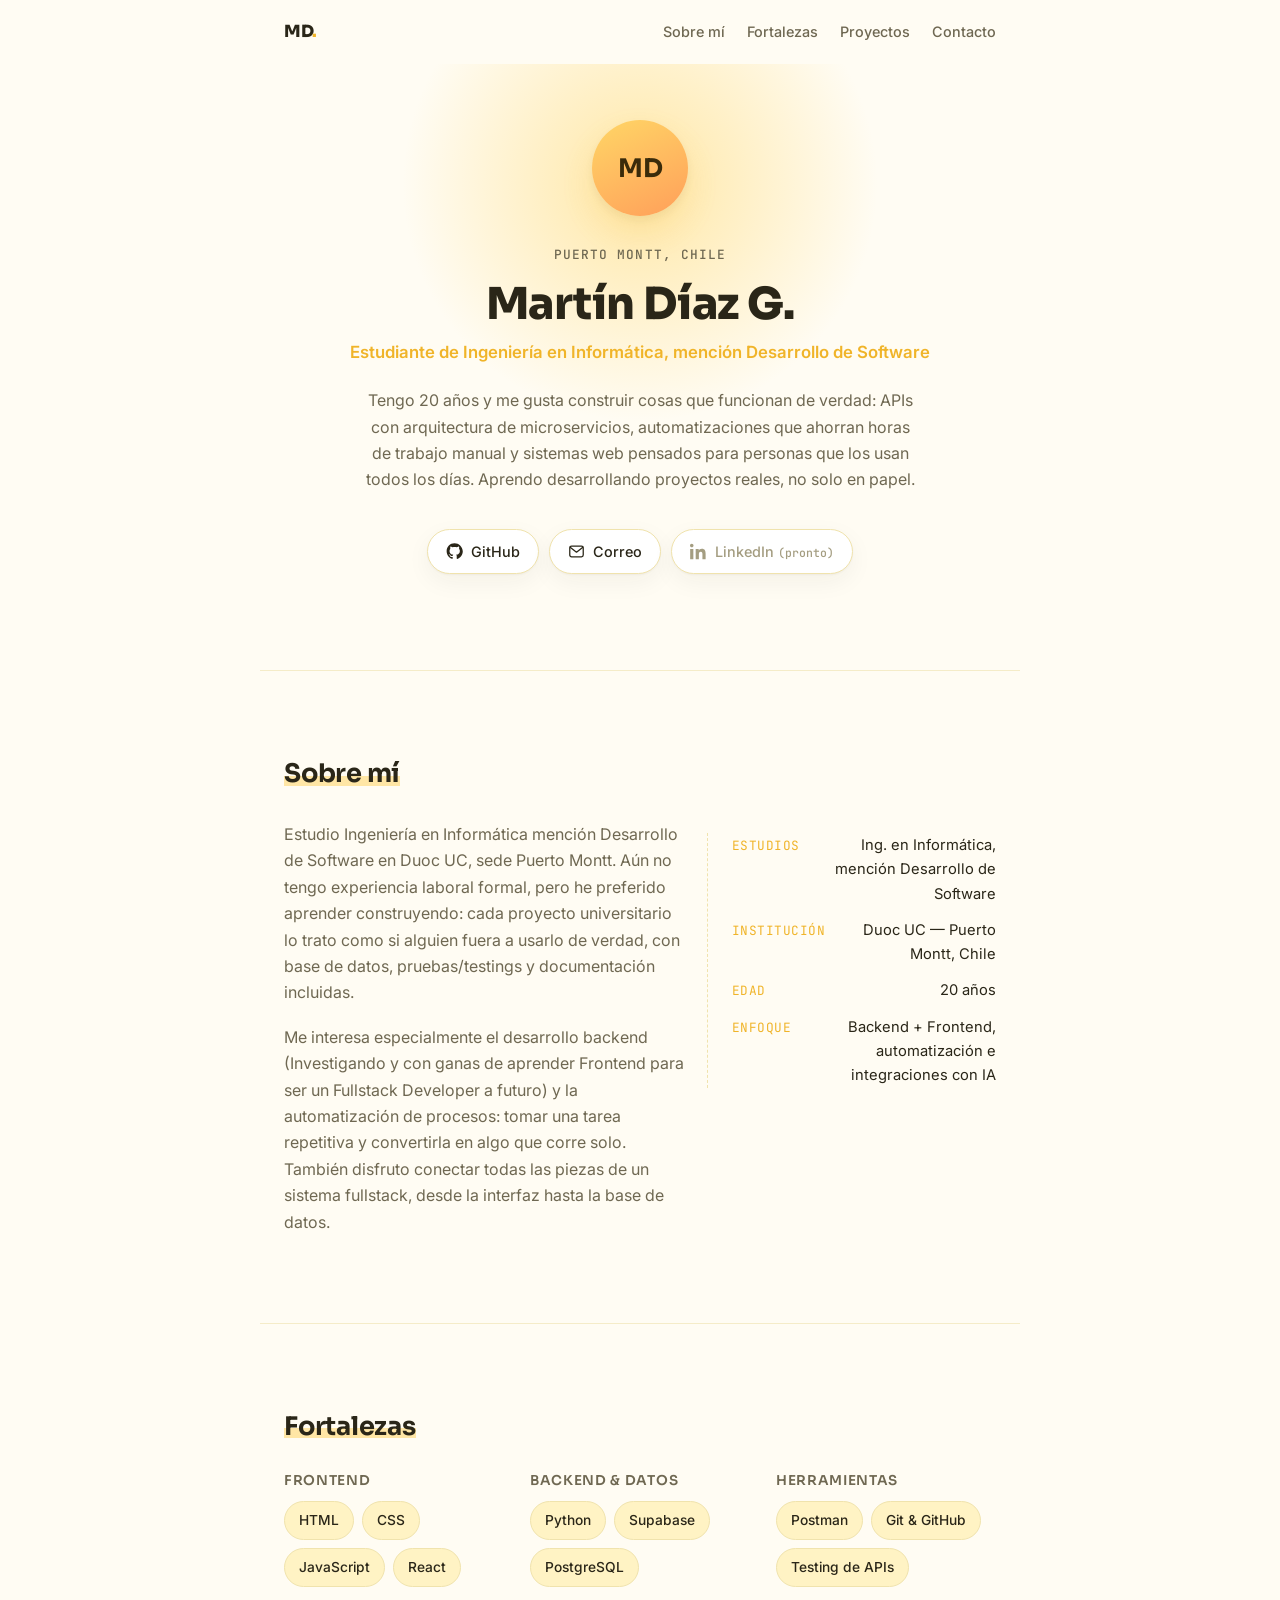
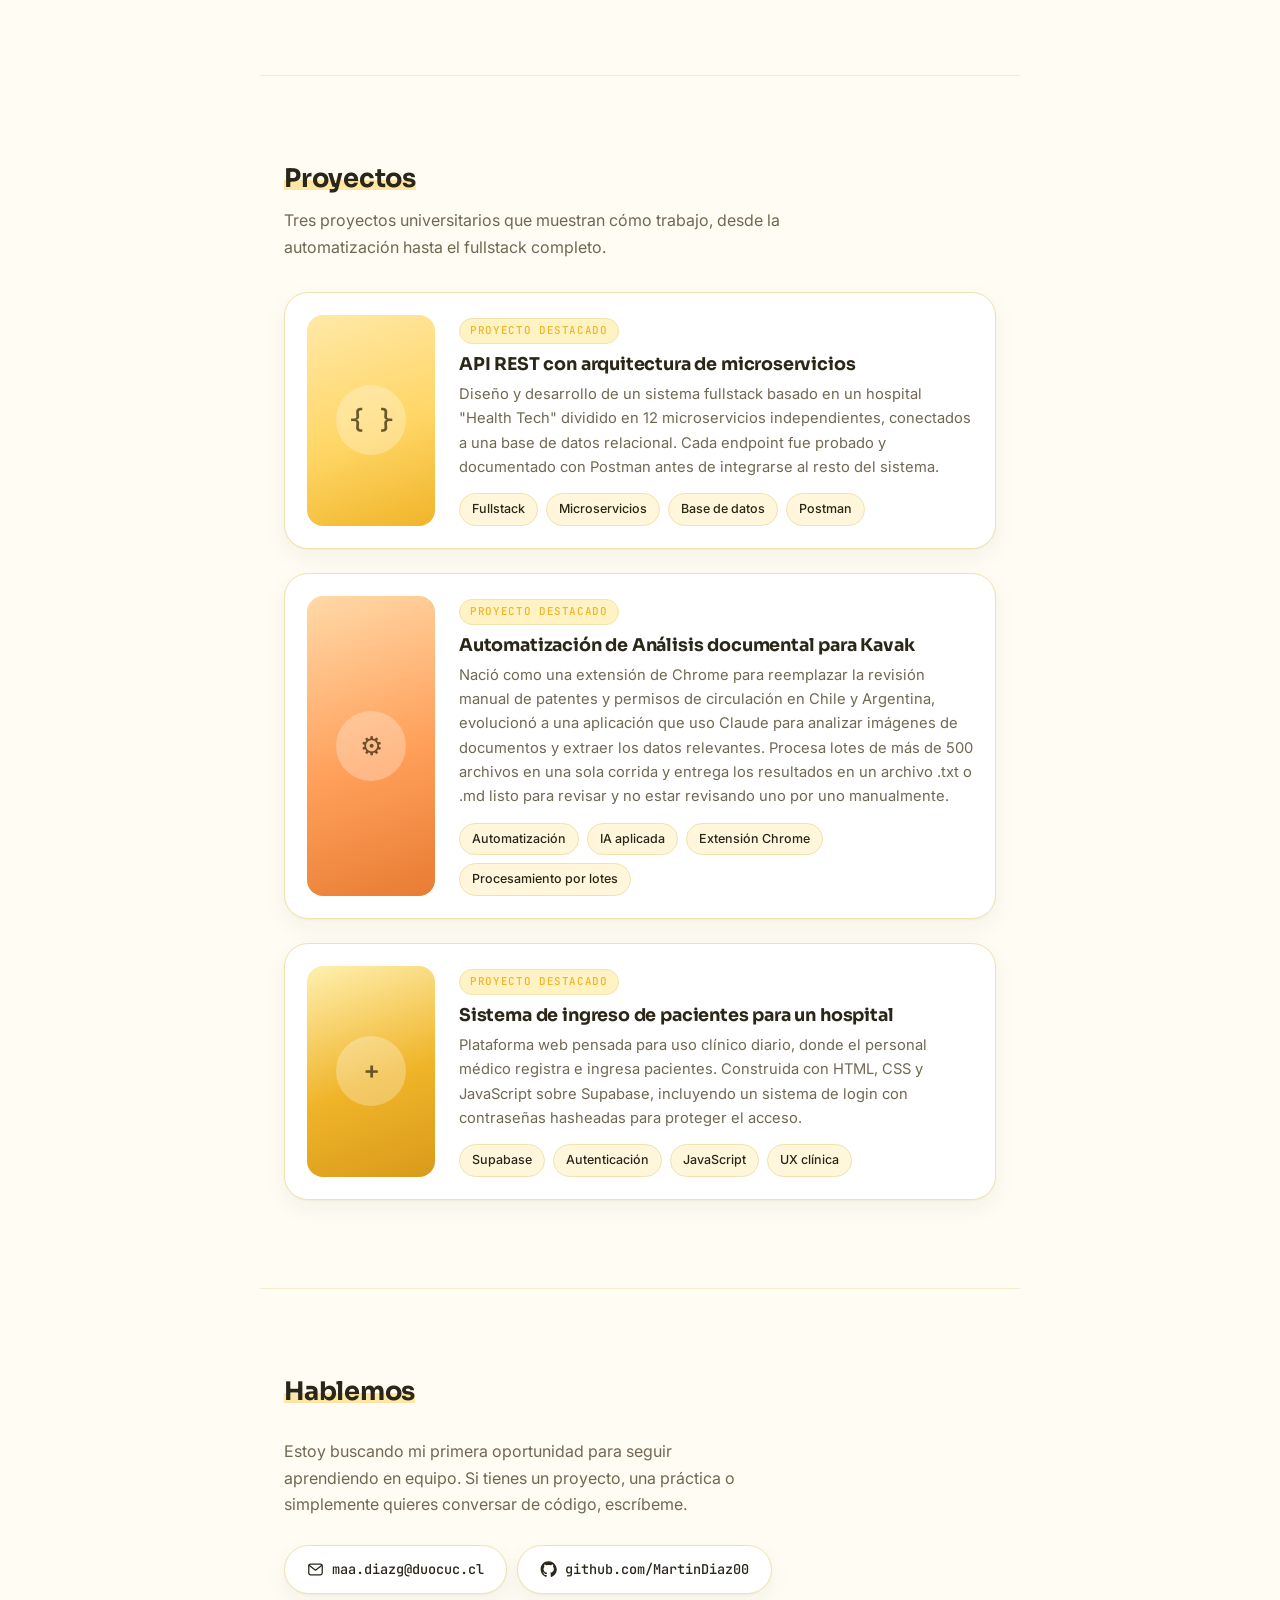
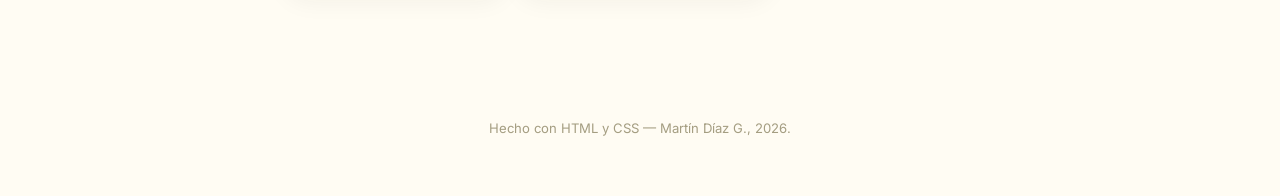
==== index.html @ ac00eeed "Portafolio Archivos para meter en una carpeta (portafolio personal)" ====
<!DOCTYPE html>
<html lang="es">
<head>
  <meta charset="UTF-8" />
  <meta name="viewport" content="width=device-width, initial-scale=1.0" />
  <title>Martín Díaz G. — Desarrollo de Software</title>
  <meta name="description" content="Portafolio de Martín Díaz G., estudiante de Ingeniería en Informática mención Desarrollo de Software. APIs con microservicios, automatización con IA y sistemas web." />

  <link rel="preconnect" href="https://fonts.googleapis.com" />
  <link rel="preconnect" href="https://fonts.gstatic.com" crossorigin />
  <link href="https://fonts.googleapis.com/css2?family=Sora:wght@400;600;700;800&family=Inter:wght@400;500;600&family=JetBrains+Mono:wght@400;500&display=swap" rel="stylesheet" />

  <link rel="stylesheet" href="styles.css" />
</head>
<body>

  <nav class="topnav">
    <a href="#hero" class="topnav__brand">MD<span class="dot">.</span></a>
    <div class="topnav__links">
      <a href="#about">Sobre mí</a>
      <a href="#skills">Fortalezas</a>
      <a href="#projects">Proyectos</a>
      <a href="#contact">Contacto</a>
    </div>
  </nav>

  <main>

    <!-- HERO -->
    <section id="hero" class="hero">
      <div class="hero__glow" aria-hidden="true"></div>

      <div class="avatar" aria-hidden="true">
        <span>MD</span>
      </div>

      <p class="eyebrow">Puerto Montt, Chile</p>
      <h1>Martín Díaz G.</h1>
      <p class="role">Estudiante de Ingeniería en Informática, mención Desarrollo de Software</p>

      <p class="bio">
        Tengo 20 años y me gusta construir cosas que funcionan de verdad: APIs con arquitectura de
        microservicios, automatizaciones que ahorran horas de trabajo manual y sistemas web pensados
        para personas que los usan todos los días. Aprendo desarrollando proyectos reales, no solo en papel.
      </p>

      <div class="social-row">
        <a href="https://github.com/MartinDiaz00" target="_blank" rel="noopener noreferrer" class="social-link">
          <svg class="icon" viewBox="0 0 24 24" fill="currentColor" aria-hidden="true">
            <path d="M12 .5C5.73.5.9 5.34.9 11.6c0 5.02 3.26 9.28 7.77 10.78.57.1.78-.25.78-.55 0-.27-.01-1.17-.02-2.12-3.16.69-3.83-1.34-3.83-1.34-.52-1.31-1.26-1.66-1.26-1.66-1.03-.7.08-.69.08-.69 1.14.08 1.74 1.17 1.74 1.17 1.01 1.73 2.65 1.23 3.3.94.1-.73.4-1.23.72-1.51-2.52-.29-5.17-1.26-5.17-5.6 0-1.24.44-2.25 1.17-3.04-.12-.29-.51-1.45.11-3.02 0 0 .96-.31 3.14 1.16.91-.25 1.89-.38 2.86-.38.97 0 1.95.13 2.86.38 2.18-1.47 3.14-1.16 3.14-1.16.62 1.57.23 2.73.11 3.02.73.79 1.17 1.8 1.17 3.04 0 4.35-2.65 5.31-5.18 5.59.41.35.77 1.05.77 2.12 0 1.53-.01 2.76-.01 3.14 0 .3.2.66.79.55 4.5-1.51 7.76-5.76 7.76-10.78C23.1 5.34 18.27.5 12 .5Z"/>
          </svg>
          <span>GitHub</span>
        </a>

        <a href="mailto:maa.diazg@duocuc.cl" class="social-link">
          <svg class="icon" viewBox="0 0 24 24" fill="none" stroke="currentColor" stroke-width="1.8" stroke-linecap="round" stroke-linejoin="round" aria-hidden="true">
            <rect x="2.5" y="4.5" width="19" height="15" rx="2.5"/>
            <path d="m3 6 9 7 9-7"/>
          </svg>
          <span>Correo</span>
        </a>

        <span class="social-link social-link--soon" title="Próximamente">
          <svg class="icon" viewBox="0 0 24 24" fill="currentColor" aria-hidden="true">
            <path d="M4.98 3.5C4.98 4.88 3.87 6 2.5 6S0 4.88 0 3.5 1.11 1 2.48 1 4.98 2.12 4.98 3.5ZM.24 8.5h4.5V23H.24V8.5ZM8.02 8.5h4.31v1.98h.06c.6-1.14 2.07-2.34 4.26-2.34 4.55 0 5.39 3 5.39 6.9V23h-4.5v-6.98c0-1.67-.03-3.81-2.32-3.81-2.33 0-2.69 1.82-2.69 3.69V23h-4.5V8.5Z"/>
          </svg>
          <span>LinkedIn <em>(pronto)</em></span>
        </span>
      </div>
    </section>

    <!-- SOBRE MÍ -->
    <section id="about" class="about">
      <h2><span class="section-label">Sobre mí</span></h2>

      <div class="about__grid">
        <p>
          Estudio Ingeniería en Informática mención Desarrollo de Software en Duoc UC, sede Puerto Montt.
          Aún no tengo experiencia laboral formal, pero he preferido aprender construyendo: cada proyecto
          universitario lo trato como si alguien fuera a usarlo de verdad, con base de datos, pruebas/testings y
          documentación incluidas.
        </p>
        <p>
          Me interesa especialmente el desarrollo backend (Investigando y con ganas de aprender Frontend para ser un Fullstack Developer a futuro) 
          y la automatización de procesos: tomar una tarea
          repetitiva y convertirla en algo que corre solo. También disfruto conectar todas las piezas de un
          sistema fullstack, desde la interfaz hasta la base de datos.
        </p>

        <ul class="facts">
          <li><span class="facts__key">Estudios</span><span>Ing. en Informática, mención Desarrollo de Software</span></li>
          <li><span class="facts__key">Institución</span><span>Duoc UC — Puerto Montt, Chile</span></li>
          <li><span class="facts__key">Edad</span><span>20 años</span></li>
          <li><span class="facts__key">Enfoque</span><span>Backend + Frontend, automatización e integraciones con IA</span></li>
        </ul>
      </div>
    </section>

    <!-- STACK/FORTALEZAS -->
    <section id="skills" class="skills">
      <h2><span class="section-label">Fortalezas</span></h2>

      <div class="skills__groups">
        <div class="skills__group">
          <h3>Frontend</h3>
          <ul class="tag-list">
            <li>HTML</li><li>CSS</li><li>JavaScript</li><li>React</li>
          </ul>
        </div>

        <div class="skills__group">
          <h3>Backend &amp; datos</h3>
          <ul class="tag-list">
            <li>Python</li><li>Supabase</li><li>PostgreSQL</li>
          </ul>
        </div>

        <div class="skills__group">
          <h3>Herramientas</h3>
          <ul class="tag-list">
            <li>Postman</li><li>Git &amp; GitHub</li><li>Testing de APIs</li>
          </ul>
        </div>
      </div>
    </section>

    <!-- PROYECTOS -->
    <section id="projects" class="projects">
      <h2><span class="section-label">Proyectos</span></h2>
      <p class="section-lead">
        Tres proyectos universitarios que muestran cómo trabajo, desde la automatización hasta el fullstack completo.
      </p>

      <div class="project-list">

        <!-- Proyecto 1 -->
        <article class="project">
          <div class="project__media project__media--sun" aria-hidden="true">
            <span class="project__shape"></span>
            <span class="project__glyph">{ }</span>
          </div>
          <div class="project__body">
            <span class="project__badge">Proyecto Destacado</span>
            <h3>API REST con arquitectura de microservicios</h3>
            <p>
              Diseño y desarrollo de un sistema fullstack basado en un hospital "Health Tech" dividido en 12 microservicios independientes,
              conectados a una base de datos relacional. Cada endpoint fue probado y documentado con
              Postman antes de integrarse al resto del sistema.
            </p>
            <ul class="tag-list tag-list--sm">
              <li>Fullstack</li><li>Microservicios</li><li>Base de datos</li><li>Postman</li>
            </ul>
          </div>
        </article>

        <!-- Proyecto 2 -->
        <article class="project">
          <div class="project__media project__media--amber" aria-hidden="true">
            <span class="project__shape"></span>
            <span class="project__glyph">⚙</span>
          </div>
          <div class="project__body">
            <span class="project__badge">Proyecto Destacado</span>
            <h3>Automatización de Análisis documental para Kavak</h3>
            <p>
              Nació como una extensión de Chrome para reemplazar la revisión manual de patentes y permisos
              de circulación en Chile y Argentina, evolucionó a una aplicación que uso Claude para analizar imágenes de
              documentos y extraer los datos relevantes. Procesa lotes de más de 500 archivos en una sola
              corrida y entrega los resultados en un archivo .txt o .md listo para revisar y no estar revisando uno por uno manualmente.
            </p>
            <ul class="tag-list tag-list--sm">
              <li>Automatización</li><li>IA aplicada</li><li>Extensión Chrome</li><li>Procesamiento por lotes</li>
            </ul>
          </div>
        </article>

        <!-- Proyecto 3 -->
        <article class="project">
          <div class="project__media project__media--gold" aria-hidden="true">
            <span class="project__shape"></span>
            <span class="project__glyph">+</span>
          </div>
          <div class="project__body">
            <span class="project__badge">Proyecto Destacado</span>
            <h3>Sistema de ingreso de pacientes para un hospital</h3>
            <p>
              Plataforma web pensada para uso clínico diario, donde el personal médico registra e ingresa
              pacientes. Construida con HTML, CSS y JavaScript sobre Supabase, incluyendo un sistema de
              login con contraseñas hasheadas para proteger el acceso.
            </p>
            <ul class="tag-list tag-list--sm">
              <li>Supabase</li><li>Autenticación</li><li>JavaScript</li><li>UX clínica</li>
            </ul>
          </div>
        </article>

      </div>
    </section>

    <!-- CONTACTO -->
    <section id="contact" class="contact">
      <h2><span class="section-label">Hablemos</span></h2>
      <p>
        Estoy buscando mi primera oportunidad para seguir aprendiendo en equipo. Si tienes un proyecto,
        una práctica o simplemente quieres conversar de código, escríbeme.
      </p>

      <div class="social-row social-row--contact">
        <a href="mailto:maa.diazg@duocuc.cl" class="social-link social-link--big">
          <svg class="icon" viewBox="0 0 24 24" fill="none" stroke="currentColor" stroke-width="1.8" stroke-linecap="round" stroke-linejoin="round" aria-hidden="true">
            <rect x="2.5" y="4.5" width="19" height="15" rx="2.5"/>
            <path d="m3 6 9 7 9-7"/>
          </svg>
          <span>maa.diazg@duocuc.cl</span>
        </a>

        <a href="https://github.com/MartinDiaz00" target="_blank" rel="noopener noreferrer" class="social-link social-link--big">
          <svg class="icon" viewBox="0 0 24 24" fill="currentColor" aria-hidden="true">
            <path d="M12 .5C5.73.5.9 5.34.9 11.6c0 5.02 3.26 9.28 7.77 10.78.57.1.78-.25.78-.55 0-.27-.01-1.17-.02-2.12-3.16.69-3.83-1.34-3.83-1.34-.52-1.31-1.26-1.66-1.26-1.66-1.03-.7.08-.69.08-.69 1.14.08 1.74 1.17 1.74 1.17 1.01 1.73 2.65 1.23 3.3.94.1-.73.4-1.23.72-1.51-2.52-.29-5.17-1.26-5.17-5.6 0-1.24.44-2.25 1.17-3.04-.12-.29-.51-1.45.11-3.02 0 0 .96-.31 3.14 1.16.91-.25 1.89-.38 2.86-.38.97 0 1.95.13 2.86.38 2.18-1.47 3.14-1.16 3.14-1.16.62 1.57.23 2.73.11 3.02.73.79 1.17 1.8 1.17 3.04 0 4.35-2.65 5.31-5.18 5.59.41.35.77 1.05.77 2.12 0 1.53-.01 2.76-.01 3.14 0 .3.2.66.79.55 4.5-1.51 7.76-5.76 7.76-10.78C23.1 5.34 18.27.5 12 .5Z"/>
          </svg>
          <span>github.com/MartinDiaz00</span>
        </a>
      </div>
    </section>

  </main>

  <footer class="footer">
    <p>Hecho con HTML y CSS — Martín Díaz G., 2026.</p>
  </footer>

</body>
</html>
---- styles.css ----
/* ============================================
   TOKENS
   ============================================ */
:root {
  --bg: #fffcf3;
  --bg-soft: #fff6dc;
  --surface: #ffffff;
  --border: #f0e3ad;
  --border-soft: #f5ecc8;

  --text: #2a2618;
  --text-muted: #6f6852;
  --text-faint: #a49d81;

  --accent: #ffd666;
  --accent-strong: #f0b429;
  --accent-soft: #fff3c4;
  --highlight: #ff9f5a;

  --font-display: "Sora", system-ui, sans-serif;
  --font-body: "Inter", system-ui, sans-serif;
  --font-mono: "JetBrains Mono", ui-monospace, monospace;

  --radius-lg: 24px;
  --radius-md: 16px;
  --radius-sm: 10px;

  --shadow-soft: 0 1px 2px rgba(42, 38, 24, 0.04), 0 8px 24px rgba(42, 38, 24, 0.05);
  --shadow-lift: 0 4px 8px rgba(42, 38, 24, 0.05), 0 16px 32px rgba(240, 180, 41, 0.16);

  --max-width: 760px;
}

/* ============================================
   RESET & BASE
   ============================================ */
* {
  box-sizing: border-box;
  margin: 0;
  padding: 0;
}

html {
  scroll-behavior: smooth;
}

body {
  background: var(--bg);
  color: var(--text);
  font-family: var(--font-body);
  font-size: 16px;
  line-height: 1.65;
  -webkit-font-smoothing: antialiased;
}

img, svg {
  display: block;
  max-width: 100%;
}

a {
  color: inherit;
  text-decoration: none;
}

ul {
  list-style: none;
}

h1, h2, h3 {
  font-family: var(--font-display);
  line-height: 1.15;
  letter-spacing: -0.01em;
}

section {
  padding: 88px 24px;
  max-width: var(--max-width);
  margin: 0 auto;
  border-top: 1px solid var(--border-soft);
}

section:first-of-type {
  border-top: none;
}

:focus-visible {
  outline: 2.5px solid var(--accent-strong);
  outline-offset: 3px;
  border-radius: 6px;
}

/* ============================================
   NAV
   ============================================ */
.topnav {
  position: sticky;
  top: 0;
  z-index: 50;
  display: flex;
  align-items: center;
  justify-content: space-between;
  max-width: var(--max-width);
  margin: 0 auto;
  padding: 18px 24px;
  background: rgba(255, 252, 243, 0.82);
  backdrop-filter: blur(10px);
  -webkit-backdrop-filter: blur(10px);
}

.topnav__brand {
  font-family: var(--font-display);
  font-weight: 800;
  font-size: 1.05rem;
  letter-spacing: -0.02em;
}

.topnav__brand .dot {
  color: var(--accent-strong);
}

.topnav__links {
  display: flex;
  gap: 22px;
  font-size: 0.9rem;
  font-weight: 500;
  color: var(--text-muted);
}

.topnav__links a {
  transition: color 0.15s ease;
}

.topnav__links a:hover {
  color: var(--accent-strong);
}

/* ============================================
   HERO
   ============================================ */
.hero {
  padding-top: 56px;
  padding-bottom: 96px;
  text-align: center;
  position: relative;
  overflow: hidden;
}

.hero__glow {
  position: absolute;
  top: -120px;
  left: 50%;
  width: 480px;
  height: 480px;
  transform: translateX(-50%);
  background: radial-gradient(circle, rgba(255, 214, 102, 0.55) 0%, rgba(255, 214, 102, 0) 70%);
  pointer-events: none;
  z-index: -1;
  animation: pulse-glow 7s ease-in-out infinite;
}

@keyframes pulse-glow {
  0%, 100% { opacity: 0.75; transform: translateX(-50%) scale(1); }
  50% { opacity: 1; transform: translateX(-50%) scale(1.08); }
}

.avatar {
  width: 96px;
  height: 96px;
  margin: 0 auto 28px;
  border-radius: 50%;
  background: linear-gradient(155deg, var(--accent) 0%, var(--highlight) 100%);
  display: flex;
  align-items: center;
  justify-content: center;
  font-family: var(--font-display);
  font-weight: 700;
  font-size: 1.6rem;
  color: #3a2b0a;
  box-shadow: var(--shadow-lift);
}

.eyebrow {
  font-family: var(--font-mono);
  font-size: 0.8rem;
  font-weight: 500;
  color: var(--text-muted);
  text-transform: uppercase;
  letter-spacing: 0.08em;
  margin-bottom: 14px;
}

.hero h1 {
  font-size: clamp(2rem, 5vw, 2.75rem);
  font-weight: 800;
  margin-bottom: 10px;
}

.role {
  font-size: 1.05rem;
  font-weight: 600;
  color: var(--accent-strong);
  margin-bottom: 20px;
}

.bio {
  max-width: 560px;
  margin: 0 auto 36px;
  color: var(--text-muted);
  font-size: 1rem;
}

.social-row {
  display: flex;
  flex-wrap: wrap;
  justify-content: center;
  gap: 10px;
}

.social-link {
  display: inline-flex;
  align-items: center;
  gap: 8px;
  padding: 10px 18px;
  border-radius: 999px;
  background: var(--surface);
  border: 1px solid var(--border);
  font-size: 0.9rem;
  font-weight: 500;
  box-shadow: var(--shadow-soft);
  transition: transform 0.15s ease, border-color 0.15s ease, background 0.15s ease;
}

.social-link .icon {
  width: 17px;
  height: 17px;
}

.social-link:hover {
  transform: translateY(-2px);
  border-color: var(--accent-strong);
  background: var(--accent-soft);
}

.social-link--soon {
  color: var(--text-faint);
  cursor: default;
}

.social-link--soon:hover {
  transform: none;
  border-color: var(--border);
  background: var(--surface);
}

.social-link--soon em {
  font-style: normal;
  font-family: var(--font-mono);
  font-size: 0.72rem;
}

.social-link--big {
  padding: 12px 22px;
  font-family: var(--font-mono);
  font-size: 0.85rem;
}

/* ============================================
   SECTION HEADINGS
   ============================================ */
.section-label {
  display: inline-block;
  font-size: 1.6rem;
  font-weight: 700;
  position: relative;
}

.section-label::after {
  content: "";
  position: absolute;
  left: 0;
  bottom: 3px;
  width: 100%;
  height: 10px;
  background: var(--accent);
  opacity: 0.55;
  z-index: -1;
}

h2 {
  margin-bottom: 32px;
}

.section-lead {
  margin-top: -18px;
  margin-bottom: 32px;
  color: var(--text-muted);
  max-width: 520px;
}

/* ============================================
   ABOUT
   ============================================ */
.about__grid {
  display: grid;
  gap: 18px;
}

.about__grid p {
  color: var(--text-muted);
}

.facts {
  margin-top: 12px;
  display: grid;
  gap: 12px;
  padding-top: 18px;
  border-top: 1px dashed var(--border);
}

.facts li {
  display: flex;
  justify-content: space-between;
  gap: 16px;
  font-size: 0.92rem;
}

.facts__key {
  font-family: var(--font-mono);
  color: var(--accent-strong);
  font-size: 0.8rem;
  text-transform: uppercase;
  letter-spacing: 0.04em;
  white-space: nowrap;
  padding-top: 2px;
}

.facts li > span:last-child {
  text-align: right;
  color: var(--text);
}

/* ============================================
   SKILLS
   ============================================ */
.skills__groups {
  display: grid;
  gap: 26px;
}

.skills__group h3 {
  font-size: 0.85rem;
  font-weight: 600;
  color: var(--text-muted);
  text-transform: uppercase;
  letter-spacing: 0.05em;
  margin-bottom: 12px;
}

.tag-list {
  display: flex;
  flex-wrap: wrap;
  gap: 8px;
}

.tag-list li {
  padding: 7px 14px;
  border-radius: 999px;
  background: var(--accent-soft);
  border: 1px solid var(--border);
  font-size: 0.86rem;
  font-weight: 500;
  color: var(--text);
}

.tag-list--sm li {
  padding: 5px 12px;
  font-size: 0.78rem;
  background: var(--bg-soft);
}

/* ============================================
   PROJECTS
   ============================================ */
.project-list {
  display: grid;
  gap: 24px;
}

.project {
  display: grid;
  grid-template-columns: 128px 1fr;
  gap: 24px;
  padding: 22px;
  background: var(--surface);
  border: 1px solid var(--border);
  border-radius: var(--radius-lg);
  box-shadow: var(--shadow-soft);
  transition: transform 0.2s ease, box-shadow 0.2s ease, border-color 0.2s ease;
}

.project:hover {
  transform: translateY(-4px);
  box-shadow: var(--shadow-lift);
  border-color: var(--accent-strong);
}

.project__media {
  position: relative;
  border-radius: var(--radius-md);
  overflow: hidden;
  display: flex;
  align-items: center;
  justify-content: center;
  min-height: 128px;
}

.project__media--sun {
  background: linear-gradient(160deg, #ffe9a8 0%, #ffd666 55%, #f0b429 100%);
}

.project__media--amber {
  background: linear-gradient(160deg, #ffd9a8 0%, #ff9f5a 55%, #e87c33 100%);
}

.project__media--gold {
  background: linear-gradient(160deg, #fff0b0 0%, #f0b429 55%, #d99a1b 100%);
}

.project__shape {
  position: absolute;
  width: 70px;
  height: 70px;
  border-radius: 50%;
  background: rgba(255, 255, 255, 0.28);
  animation: float-shape 5s ease-in-out infinite;
}

@keyframes float-shape {
  0%, 100% { transform: translate(-8px, 6px) scale(1); }
  50% { transform: translate(6px, -8px) scale(1.12); }
}

.project__glyph {
  position: relative;
  font-family: var(--font-mono);
  font-weight: 500;
  font-size: 1.6rem;
  color: rgba(58, 43, 10, 0.75);
}

.project__badge {
  display: inline-block;
  font-family: var(--font-mono);
  font-size: 0.68rem;
  font-weight: 500;
  text-transform: uppercase;
  letter-spacing: 0.06em;
  color: var(--accent-strong);
  background: var(--accent-soft);
  border: 1px solid var(--border);
  padding: 3px 10px;
  border-radius: 999px;
  margin-bottom: 10px;
}

.project__body h3 {
  font-size: 1.1rem;
  font-weight: 700;
  margin-bottom: 8px;
}

.project__body p {
  color: var(--text-muted);
  font-size: 0.92rem;
  margin-bottom: 14px;
}

/* ============================================
   CONTACT
   ============================================ */
.contact p {
  color: var(--text-muted);
  max-width: 480px;
  margin-bottom: 28px;
}

.social-row--contact {
  justify-content: flex-start;
}

/* ============================================
   FOOTER
   ============================================ */
.footer {
  text-align: center;
  padding: 36px 24px 56px;
  font-size: 0.82rem;
  color: var(--text-faint);
}

/* ============================================
   RESPONSIVE
   ============================================ */
@media (min-width: 620px) {
  .about__grid {
    grid-template-columns: 1.4fr 1fr;
    align-items: start;
  }

  .about__grid .facts {
    grid-column: 2;
    grid-row: 1 / span 2;
    border-top: none;
    padding-top: 0;
    padding-left: 24px;
    border-left: 1px dashed var(--border);
  }

  .skills__groups {
    grid-template-columns: repeat(3, 1fr);
  }
}

@media (max-width: 560px) {
  .topnav__links {
    gap: 14px;
    font-size: 0.82rem;
  }

  .project {
    grid-template-columns: 1fr;
  }

  .project__media {
    min-height: 96px;
  }

  .facts li {
    flex-direction: column;
    gap: 2px;
  }

  .facts li > span:last-child {
    text-align: left;
  }
}

/* ============================================
   ACCESSIBILITY: REDUCED MOTION
   ============================================ */
@media (prefers-reduced-motion: reduce) {
  html {
    scroll-behavior: auto;
  }

  .hero__glow,
  .project__shape {
    animation: none;
  }

  .social-link,
  .project {
    transition: none;
  }
}
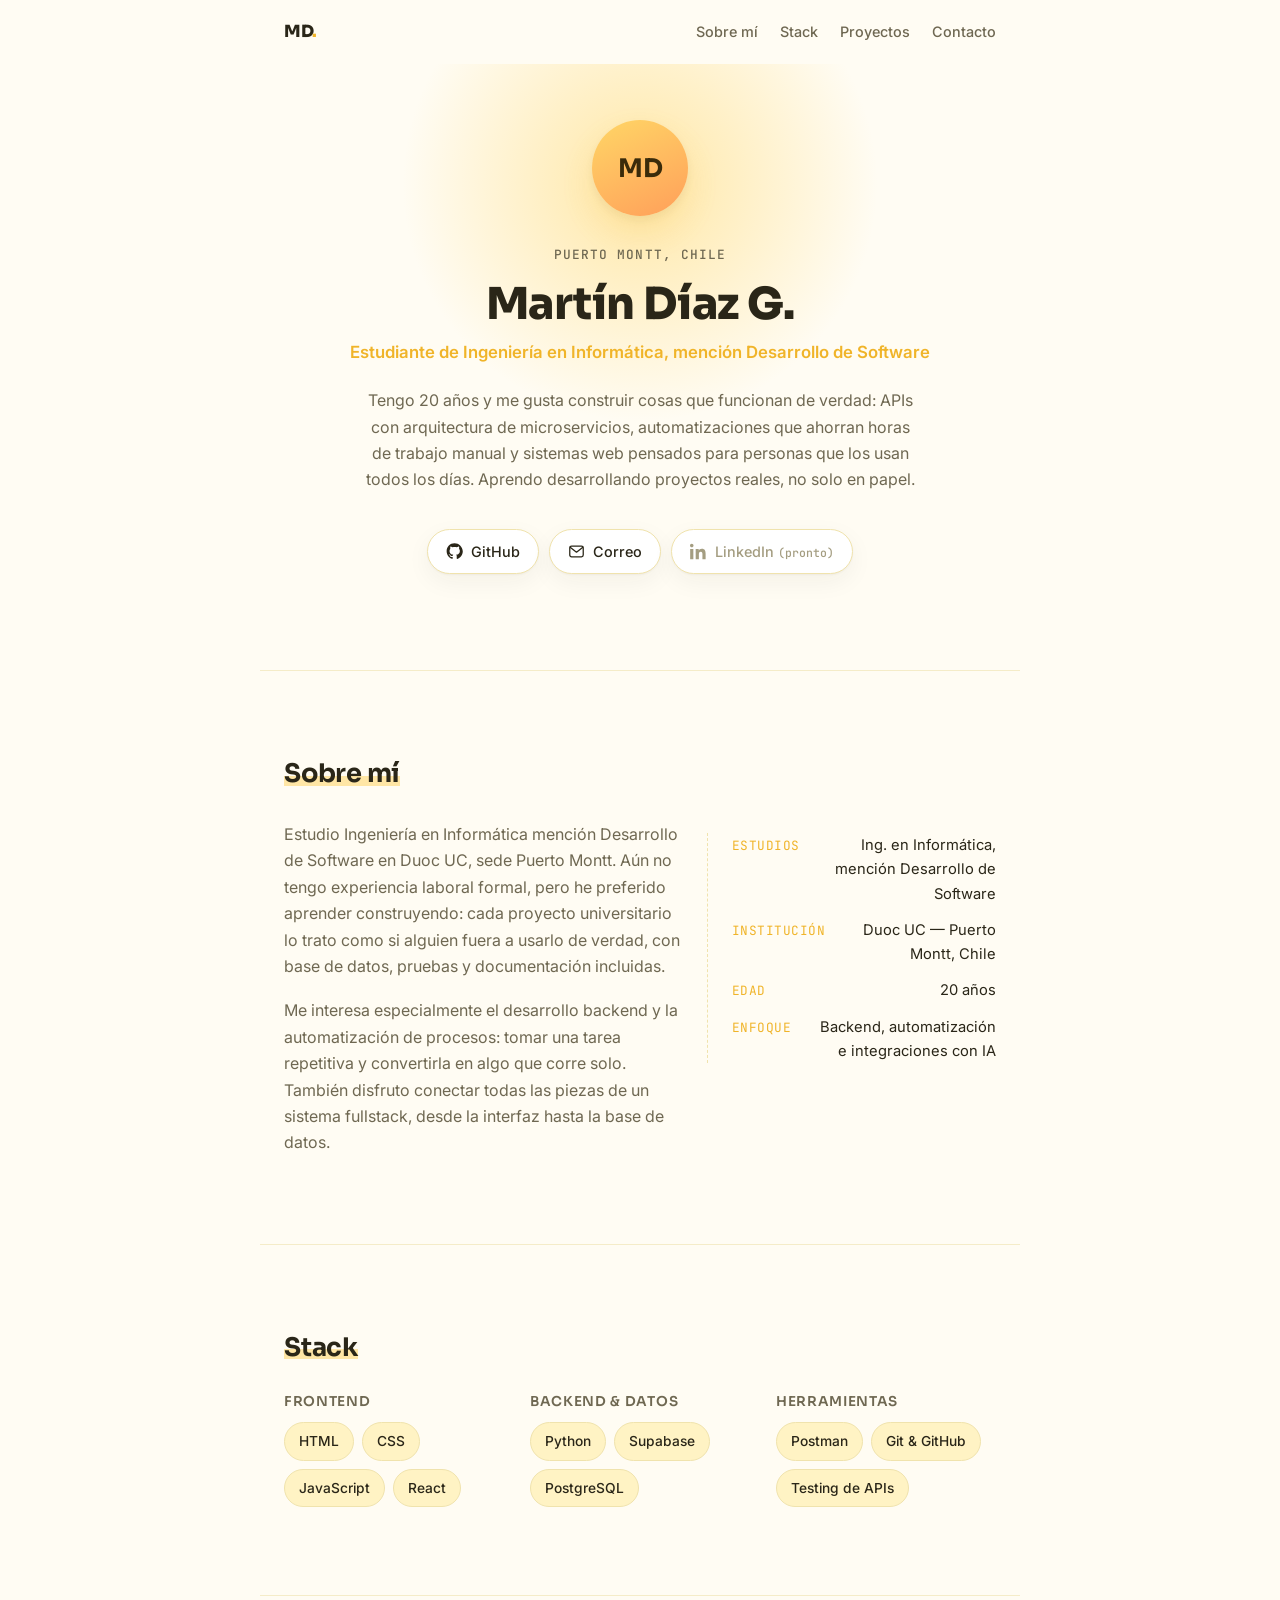
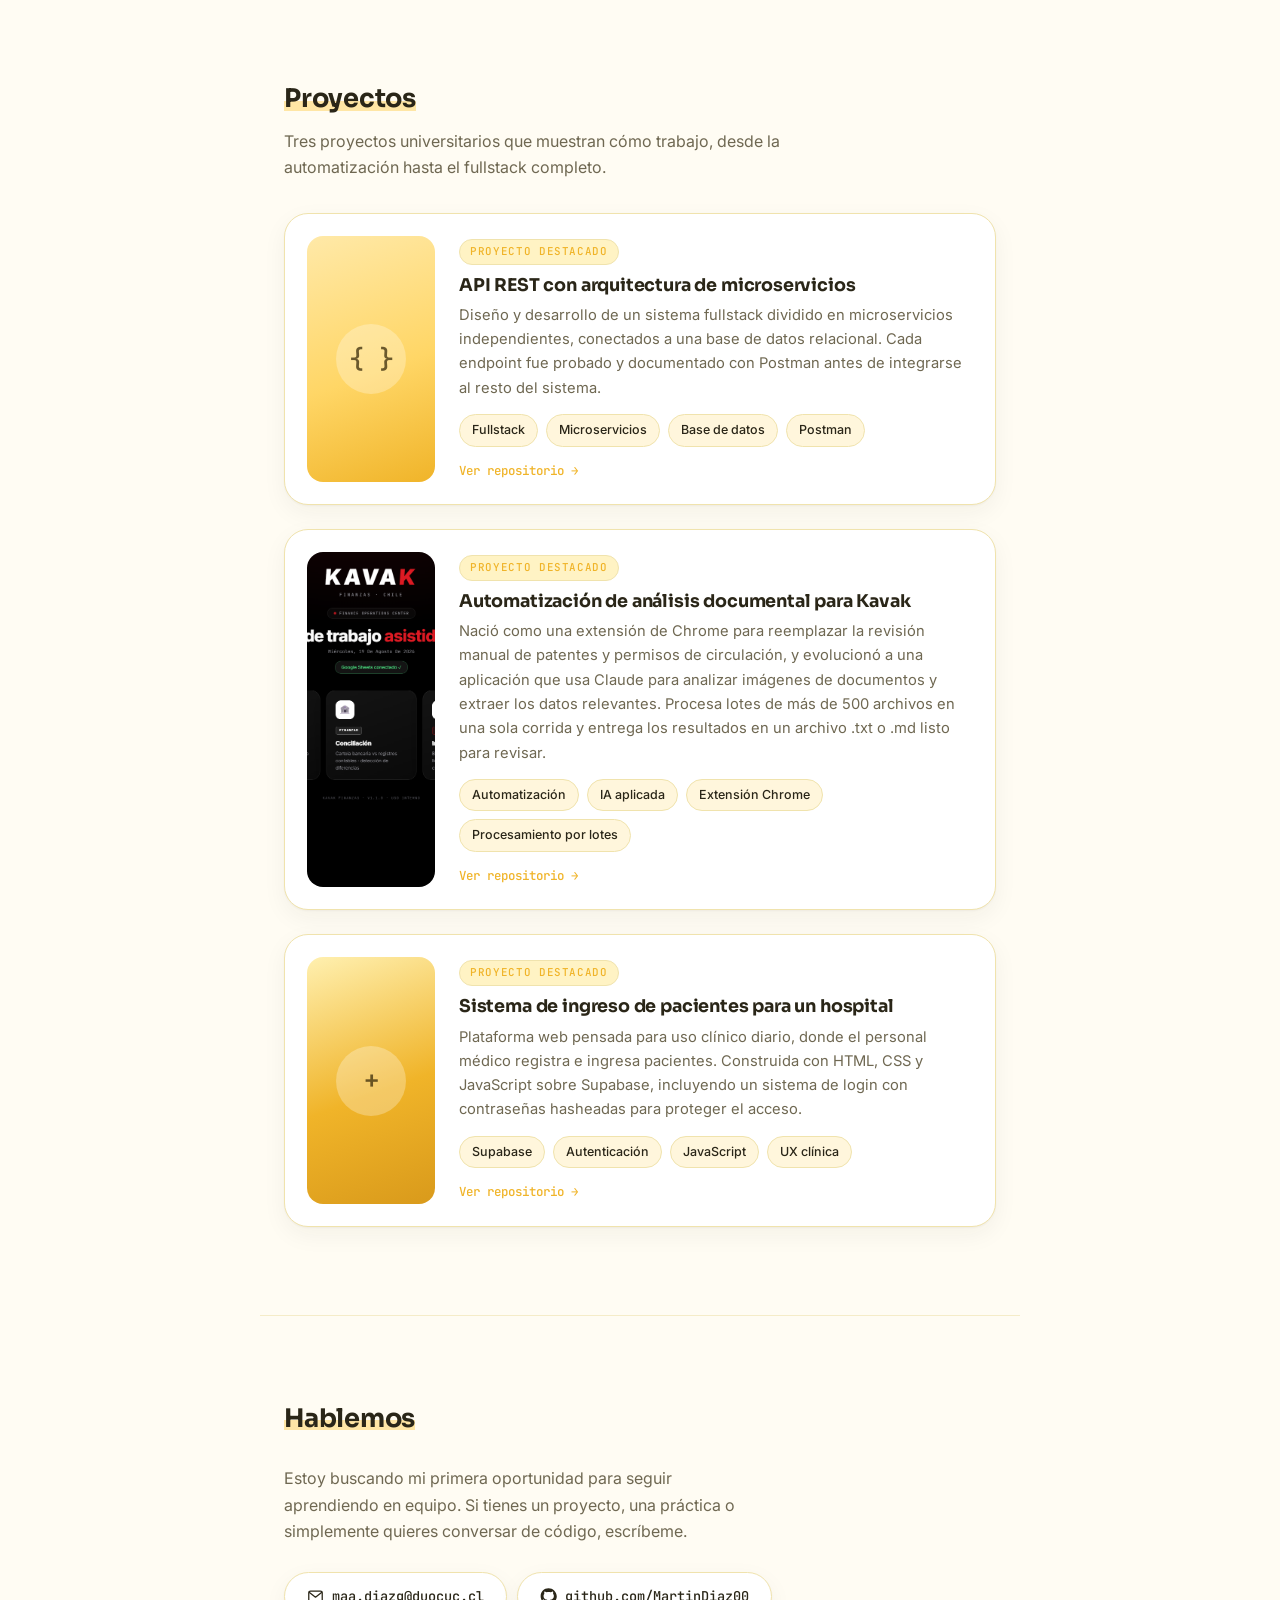
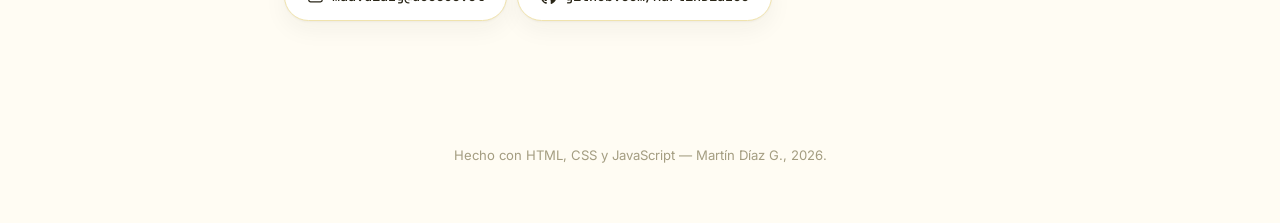
==== commit 05e8cbb6: "Cambio de nombre y agregar imagen proyecto" ====
--- a/index.html
+++ b/index.html
@@ -18,7 +18,7 @@
     <a href="#hero" class="topnav__brand">MD<span class="dot">.</span></a>
     <div class="topnav__links">
       <a href="#about">Sobre mí</a>
-      <a href="#skills">Fortalezas</a>
+      <a href="#skills">Stack</a>
       <a href="#projects">Proyectos</a>
       <a href="#contact">Contacto</a>
     </div>
@@ -77,12 +77,11 @@
         <p>
           Estudio Ingeniería en Informática mención Desarrollo de Software en Duoc UC, sede Puerto Montt.
           Aún no tengo experiencia laboral formal, pero he preferido aprender construyendo: cada proyecto
-          universitario lo trato como si alguien fuera a usarlo de verdad, con base de datos, pruebas/testings y
+          universitario lo trato como si alguien fuera a usarlo de verdad, con base de datos, pruebas y
           documentación incluidas.
         </p>
         <p>
-          Me interesa especialmente el desarrollo backend (Investigando y con ganas de aprender Frontend para ser un Fullstack Developer a futuro) 
-          y la automatización de procesos: tomar una tarea
+          Me interesa especialmente el desarrollo backend y la automatización de procesos: tomar una tarea
           repetitiva y convertirla en algo que corre solo. También disfruto conectar todas las piezas de un
           sistema fullstack, desde la interfaz hasta la base de datos.
         </p>
@@ -91,14 +90,14 @@
           <li><span class="facts__key">Estudios</span><span>Ing. en Informática, mención Desarrollo de Software</span></li>
           <li><span class="facts__key">Institución</span><span>Duoc UC — Puerto Montt, Chile</span></li>
           <li><span class="facts__key">Edad</span><span>20 años</span></li>
-          <li><span class="facts__key">Enfoque</span><span>Backend + Frontend, automatización e integraciones con IA</span></li>
+          <li><span class="facts__key">Enfoque</span><span>Backend, automatización e integraciones con IA</span></li>
         </ul>
       </div>
     </section>
 
-    <!-- STACK/FORTALEZAS -->
+    <!-- STACK -->
     <section id="skills" class="skills">
-      <h2><span class="section-label">Fortalezas</span></h2>
+      <h2><span class="section-label">Stack</span></h2>
 
       <div class="skills__groups">
         <div class="skills__group">
@@ -134,54 +133,55 @@
       <div class="project-list">
 
         <!-- Proyecto 1 -->
-        <article class="project">
+        <article class="project" data-repo="https://github.com/MartinDiaz00/EvaluacionParcial3">
           <div class="project__media project__media--sun" aria-hidden="true">
             <span class="project__shape"></span>
             <span class="project__glyph">{ }</span>
           </div>
           <div class="project__body">
-            <span class="project__badge">Proyecto Destacado</span>
+            <span class="project__badge">Proyecto destacado</span>
             <h3>API REST con arquitectura de microservicios</h3>
             <p>
-              Diseño y desarrollo de un sistema fullstack basado en un hospital "Health Tech" dividido en 12 microservicios independientes,
+              Diseño y desarrollo de un sistema fullstack dividido en microservicios independientes,
               conectados a una base de datos relacional. Cada endpoint fue probado y documentado con
               Postman antes de integrarse al resto del sistema.
             </p>
             <ul class="tag-list tag-list--sm">
               <li>Fullstack</li><li>Microservicios</li><li>Base de datos</li><li>Postman</li>
             </ul>
+            <span class="project__link">Ver repositorio →</span>
           </div>
         </article>
 
         <!-- Proyecto 2 -->
-        <article class="project">
-          <div class="project__media project__media--amber" aria-hidden="true">
-            <span class="project__shape"></span>
-            <span class="project__glyph">⚙</span>
+        <article class="project" data-repo="https://github.com/MartinDiaz00/Trabajo">
+          <div class="project__media project__media--photo">
+            <img src="assets/kavak-finanzas.png" alt="Panel de Kavak Finanzas: papeles de trabajo asistidos por IA, con tarjetas de Provisiones, Conciliación e Impuesto de Transferencia" />
           </div>
           <div class="project__body">
-            <span class="project__badge">Proyecto Destacado</span>
-            <h3>Automatización de Análisis documental para Kavak</h3>
+            <span class="project__badge">Proyecto destacado</span>
+            <h3>Automatización de análisis documental para Kavak</h3>
             <p>
               Nació como una extensión de Chrome para reemplazar la revisión manual de patentes y permisos
-              de circulación en Chile y Argentina, evolucionó a una aplicación que uso Claude para analizar imágenes de
+              de circulación, y evolucionó a una aplicación que usa Claude para analizar imágenes de
               documentos y extraer los datos relevantes. Procesa lotes de más de 500 archivos en una sola
-              corrida y entrega los resultados en un archivo .txt o .md listo para revisar y no estar revisando uno por uno manualmente.
+              corrida y entrega los resultados en un archivo .txt o .md listo para revisar.
             </p>
             <ul class="tag-list tag-list--sm">
               <li>Automatización</li><li>IA aplicada</li><li>Extensión Chrome</li><li>Procesamiento por lotes</li>
             </ul>
+            <span class="project__link">Ver repositorio →</span>
           </div>
         </article>
 
         <!-- Proyecto 3 -->
-        <article class="project">
+        <article class="project" data-repo="https://github.com/MartinDiaz00/Evaluacion3SupaBase">
           <div class="project__media project__media--gold" aria-hidden="true">
             <span class="project__shape"></span>
             <span class="project__glyph">+</span>
           </div>
           <div class="project__body">
-            <span class="project__badge">Proyecto Destacado</span>
+            <span class="project__badge">Proyecto destacado</span>
             <h3>Sistema de ingreso de pacientes para un hospital</h3>
             <p>
               Plataforma web pensada para uso clínico diario, donde el personal médico registra e ingresa
@@ -191,6 +191,7 @@
             <ul class="tag-list tag-list--sm">
               <li>Supabase</li><li>Autenticación</li><li>JavaScript</li><li>UX clínica</li>
             </ul>
+            <span class="project__link">Ver repositorio →</span>
           </div>
         </article>
 
@@ -226,8 +227,9 @@
   </main>
 
   <footer class="footer">
-    <p>Hecho con HTML y CSS — Martín Díaz G., 2026.</p>
+    <p>Hecho con HTML, CSS y JavaScript — Martín Díaz G., <span id="year"></span>.</p>
   </footer>
 
+  <script src="app.js" defer></script>
 </body>
-</html>
+</html>
--- a/styles.css
+++ b/styles.css
@@ -396,6 +396,7 @@
   border: 1px solid var(--border);
   border-radius: var(--radius-lg);
   box-shadow: var(--shadow-soft);
+  cursor: pointer;
   transition: transform 0.2s ease, box-shadow 0.2s ease, border-color 0.2s ease;
 }
 
@@ -425,6 +426,21 @@
 
 .project__media--gold {
   background: linear-gradient(160deg, #fff0b0 0%, #f0b429 55%, #d99a1b 100%);
+}
+
+.project__media--photo {
+  padding: 0;
+}
+
+.project__media--photo img {
+  width: 100%;
+  height: 100%;
+  object-fit: cover;
+  transition: transform 0.3s ease;
+}
+
+.project:hover .project__media--photo img {
+  transform: scale(1.05);
 }
 
 .project__shape {
@@ -476,6 +492,19 @@
   margin-bottom: 14px;
 }
 
+.project__link {
+  display: inline-block;
+  margin-top: 14px;
+  font-family: var(--font-mono);
+  font-size: 0.78rem;
+  font-weight: 500;
+  color: var(--accent-strong);
+}
+
+.project:hover .project__link {
+  text-decoration: underline;
+}
+
 /* ============================================
    CONTACT
    ============================================ */
@@ -563,4 +592,4 @@
   .project {
     transition: none;
   }
-}
+}
